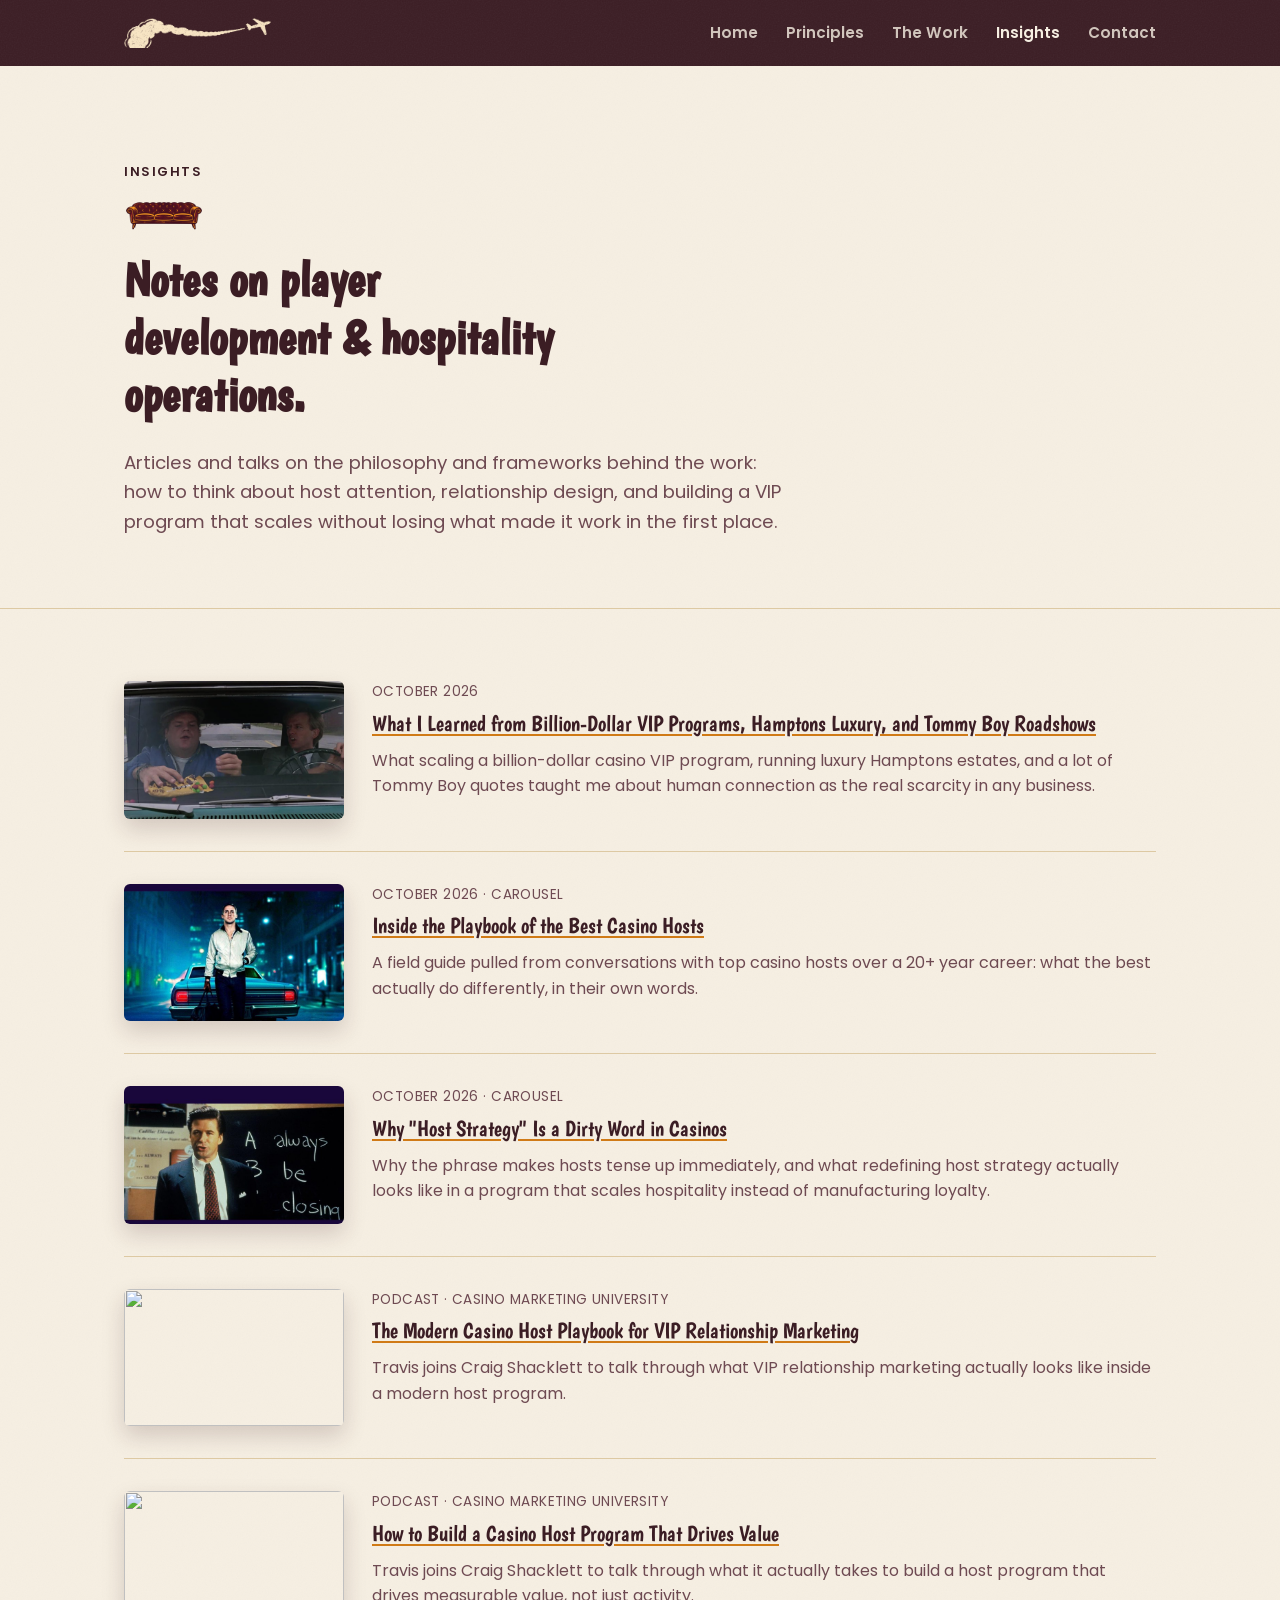
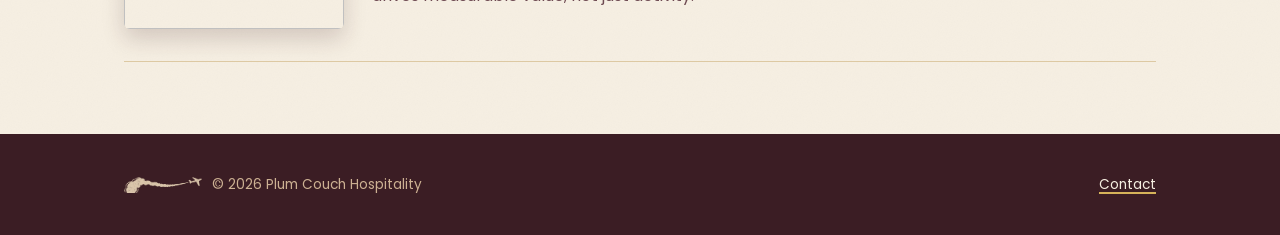
==== blog/index.html @ 1e12459c "Plum Couch V1" ====
<!DOCTYPE html>
<html lang="en">
<head>
<meta charset="UTF-8">
<meta name="viewport" content="width=device-width, initial-scale=1.0">
<title>Insights — Plum Couch Hospitality</title>
<meta name="description" content="Notes on player development, VIP host programs, and casino hospitality operations.">
<link rel="preconnect" href="https://fonts.googleapis.com">
<link rel="preconnect" href="https://fonts.gstatic.com" crossorigin>
<link href="https://fonts.googleapis.com/css2?family=Boogaloo&amp;family=Poppins:wght@400;500;600;700&amp;display=swap" rel="stylesheet">
<link rel="icon" type="image/png" sizes="32x32" href="/assets/img/favicon-32.png">
<link rel="icon" type="image/png" sizes="16x16" href="/assets/img/favicon-16.png">
<link rel="apple-touch-icon" href="/assets/img/apple-touch-icon.png">
<link rel="stylesheet" href="/css/styles.css">
</head>
<body>

<header class="site-header">
  <div class="wrap">
    <a class="brand" href="/"><img class="brand-mark" src="/assets/img/plane-smoke-cream.png" alt="Plum Couch Hospitality"></a>
    <button class="nav-toggle" aria-expanded="false" aria-label="Toggle navigation">☰</button>
    <nav class="primary-nav">
      <ul>
        <li><a href="/">Home</a></li>
        <li><a href="/principles/">Principles</a></li>
        <li><a href="/work/">The Work</a></li>
        <li><a href="/blog/" aria-current="page">Insights</a></li>
        <li><a href="/contact/">Contact</a></li>
      </ul>
    </nav>
  </div>
</header>

<main>
  <section class="hero" style="padding-bottom: 40px;">
    <div class="wrap">
      <div class="eyebrow">Insights</div>
      <img class="hero-emblem" src="/assets/img/couch-emblem.png" alt="">
      <h1>Notes on player development &amp; hospitality operations.</h1>
      <p class="lede">
        Articles and talks on the philosophy and frameworks behind the work: how to think
        about host attention, relationship design, and building a VIP program that scales
        without losing what made it work in the first place.
      </p>
    </div>
  </section>

  <section>
    <div class="wrap">
      <ul class="post-card-list">
        <li class="post-card">
          <a class="post-card-thumb" href="/blog/billion-dollar-vip-programs.html" tabindex="-1" aria-hidden="true">
            <img src="/assets/img/tommy-boy-roadshow.jpg" alt="">
          </a>
          <div class="post-card-body">
            <div class="post-card-meta">October 2026</div>
            <a class="post-card-title" href="/blog/billion-dollar-vip-programs.html">What I Learned from Billion-Dollar VIP Programs, Hamptons Luxury, and Tommy Boy Roadshows</a>
            <p class="post-card-excerpt">
              What scaling a billion-dollar casino VIP program, running luxury Hamptons
              estates, and a lot of Tommy Boy quotes taught me about human connection as
              the real scarcity in any business.
            </p>
          </div>
        </li>
        <li class="post-card">
          <a class="post-card-thumb" href="/blog/inside-the-playbook-of-the-best-casino-hosts.html" tabindex="-1" aria-hidden="true">
            <img src="/assets/img/insights/playbook/slide-01.jpg" alt="">
          </a>
          <div class="post-card-body">
            <div class="post-card-meta">October 2026 · Carousel</div>
            <a class="post-card-title" href="/blog/inside-the-playbook-of-the-best-casino-hosts.html">Inside the Playbook of the Best Casino Hosts</a>
            <p class="post-card-excerpt">
              A field guide pulled from conversations with top casino hosts over a
              20+ year career: what the best actually do differently, in their own words.
            </p>
          </div>
        </li>
        <li class="post-card">
          <a class="post-card-thumb" href="/blog/why-host-strategy-is-a-dirty-word.html" tabindex="-1" aria-hidden="true">
            <img src="/assets/img/insights/dirty-word/slide-01.jpg" alt="">
          </a>
          <div class="post-card-body">
            <div class="post-card-meta">October 2026 · Carousel</div>
            <a class="post-card-title" href="/blog/why-host-strategy-is-a-dirty-word.html">Why "Host Strategy" Is a Dirty Word in Casinos</a>
            <p class="post-card-excerpt">
              Why the phrase makes hosts tense up immediately, and what redefining host
              strategy actually looks like in a program that scales hospitality instead
              of manufacturing loyalty.
            </p>
          </div>
        </li>
        <li class="post-card">
          <a class="post-card-thumb" href="/blog/modern-casino-host-playbook-vip-relationship-marketing.html" tabindex="-1" aria-hidden="true">
            <img src="https://img.youtube.com/vi/agM-7orev3E/hqdefault.jpg" alt="">
          </a>
          <div class="post-card-body">
            <div class="post-card-meta">Podcast · Casino Marketing University</div>
            <a class="post-card-title" href="/blog/modern-casino-host-playbook-vip-relationship-marketing.html">The Modern Casino Host Playbook for VIP Relationship Marketing</a>
            <p class="post-card-excerpt">
              Travis joins Craig Shacklett to talk through what VIP relationship
              marketing actually looks like inside a modern host program.
            </p>
          </div>
        </li>
        <li class="post-card">
          <a class="post-card-thumb" href="/blog/how-to-build-a-casino-host-program-that-drives-value.html" tabindex="-1" aria-hidden="true">
            <img src="https://img.youtube.com/vi/mXbnR9oU90M/hqdefault.jpg" alt="">
          </a>
          <div class="post-card-body">
            <div class="post-card-meta">Podcast · Casino Marketing University</div>
            <a class="post-card-title" href="/blog/how-to-build-a-casino-host-program-that-drives-value.html">How to Build a Casino Host Program That Drives Value</a>
            <p class="post-card-excerpt">
              Travis joins Craig Shacklett to talk through what it actually takes to
              build a host program that drives measurable value, not just activity.
            </p>
          </div>
        </li>
      </ul>

      <!--
        TEMPLATE — copy this <li> for each new post once written. A post with no
        photography of its own can drop the <a class="post-card-thumb">...</a> block
        entirely, or keep it and add class="is-placeholder" with no <img> inside for
        a plain placeholder block instead of a photo.

        <li class="post-card">
          <a class="post-card-thumb" href="/blog/post-slug.html" tabindex="-1" aria-hidden="true">
            <img src="/assets/img/post-slug-thumb.jpg" alt="">
          </a>
          <div class="post-card-body">
            <div class="post-card-meta">Month Year</div>
            <a class="post-card-title" href="/blog/post-slug.html">Post headline</a>
            <p class="post-card-excerpt">One or two sentences pulled from or summarizing the post.</p>
          </div>
        </li>
      -->
    </div>
  </section>
</main>

<footer class="site-footer">
  <div class="wrap">
    <div class="footer-copy"><img class="footer-mark" src="/assets/img/plane-smoke-cream.png" alt=""><span>&copy; <span id="year"></span> Plum Couch Hospitality</span></div>
    <div><a href="/contact/">Contact</a></div>
  </div>
</footer>

<script src="/js/main.js"></script>
<script>document.getElementById('year').textContent = new Date().getFullYear();</script>
</body>
</html>
---- css/styles.css ----
/* ==========================================================================
   Plum Couch Hospitality — official brand tokens, taken directly from the
   brand board: Couch Orange, Plum, Vintage Yellow, Paper. Roles below were
   chosen by checking real contrast ratios, not by eye: orange and vintage
   yellow are vivid enough to read as backgrounds/borders/large display type,
   but too light-on-paper to use as small body text, so plum carries all
   body and label text, and orange/yellow stay in backgrounds, buttons, and
   decorative accents. Nothing else in this file should need to change to
   adjust the palette further.
   ========================================================================== */
:root {
  --color-bg: #f6efe2;        /* lightened from the official "Paper" swatch, per your note it read too dark */
  --color-bg-alt: #ecdfc4;
  --color-surface: #fbf7ee;
  --color-border: #ddc9a3;
  --color-text: #3b1d24;      /* "Plum", official — carries all body/label text for contrast */
  --color-text-muted: #6e4a52;
  --color-accent: #d07a16;    /* "Couch Orange", official — backgrounds, buttons, borders only */
  --color-accent-hover: #b3660f;
  --color-on-accent: #f6efe2; /* paper, for text on top of the plum footer */
  --color-ink-bg: #3b1d24;    /* "Plum", used as the dark footer background */
  --color-accent-plum: #3b1d24;
  --color-vintage-yellow: #d6b35a; /* decorative accent + text-on-dark only (fails on paper) */
  --color-header-bg: #3b1d24; /* back to the official plum — the contrast problem was the couch mark, not the background, and the cream plane-and-smoke mark reads fine at full depth */
  --font-display: 'Boogaloo', 'Georgia', serif;      /* the retro display headline font */
  --font-serif: 'Boogaloo', Georgia, 'Iowan Old Style', 'Times New Roman', serif;
  --font-sans: 'Poppins', -apple-system, BlinkMacSystemFont, 'Segoe UI', Roboto, Helvetica, Arial, sans-serif;
  --max-width: 1080px;
  --radius: 6px;
}

* { box-sizing: border-box; }

html { scroll-behavior: smooth; }

body {
  margin: 0;
  background-color: var(--color-bg);
  /* A faint paper-grain texture, generated inline with no external image,
     to nod at the aged, kraft-paper feel of the matchbook without turning
     the whole page into a distressed texture. */
  background-image: url("data:image/svg+xml,%3Csvg xmlns='http://www.w3.org/2000/svg' width='200' height='200'%3E%3Cfilter id='n'%3E%3CfeTurbulence type='fractalNoise' baseFrequency='0.8' numOctaves='2' stitchTiles='stitch'/%3E%3CfeColorMatrix type='saturate' values='0'/%3E%3C/filter%3E%3Crect width='100%25' height='100%25' filter='url(%23n)' opacity='0.035'/%3E%3C/svg%3E");
  color: var(--color-text);
  font-family: var(--font-sans);
  line-height: 1.6;
  -webkit-font-smoothing: antialiased;
}

img { max-width: 100%; display: block; }

a {
  color: var(--color-text);
  text-decoration: underline;
  text-decoration-color: var(--color-accent);
  text-decoration-thickness: 2px;
  text-underline-offset: 3px;
}
a:hover { text-decoration-color: var(--color-accent-hover); }

.wrap {
  max-width: var(--max-width);
  margin: 0 auto;
  padding: 0 24px;
}

/* ---- Header / nav ----
   A lighter tint of the official plum, every page — deep enough to stay in
   the brand's purple family (not washed out to paper), light enough that
   the cream plane-and-smoke mark reads clearly against it. A faint grain
   nods at the matchbook/quote-card poster treatment without going full
   burnt-orange site-wide. */
header.site-header {
  background-color: var(--color-header-bg);
  background-image: url("data:image/svg+xml,%3Csvg xmlns='http://www.w3.org/2000/svg' width='200' height='200'%3E%3Cfilter id='n'%3E%3CfeTurbulence type='fractalNoise' baseFrequency='0.75' numOctaves='3' stitchTiles='stitch'/%3E%3CfeColorMatrix type='saturate' values='0'/%3E%3C/filter%3E%3Crect width='100%25' height='100%25' filter='url(%23n)' opacity='0.05'/%3E%3C/svg%3E");
  position: sticky;
  top: 0;
  z-index: 50;
}

.site-header .wrap {
  display: flex;
  align-items: center;
  justify-content: space-between;
  padding-top: 18px;
  padding-bottom: 18px;
}

.brand {
  display: flex;
  align-items: center;
  gap: 14px;
  text-decoration: none;
}

.brand-mark {
  height: 30px;
  width: auto;
}

nav.primary-nav ul {
  list-style: none;
  display: flex;
  gap: 28px;
  margin: 0;
  padding: 0;
}

/* Nav sits on the lighter-plum header — paper-on-#725c61 checks at 4.7+:1,
   clears AA. */
nav.primary-nav a {
  color: var(--color-on-accent);
  text-decoration: none;
  font-weight: 600;
  opacity: 0.8;
  font-size: 0.95rem;
}
nav.primary-nav a:hover,
nav.primary-nav a[aria-current="page"] {
  opacity: 1;
}

.nav-toggle {
  display: none;
  background: none;
  border: 1px solid var(--color-on-accent);
  color: var(--color-on-accent);
  border-radius: var(--radius);
  padding: 8px 10px;
  font-size: 1rem;
}

@media (max-width: 720px) {
  nav.primary-nav {
    display: none;
    width: 100%;
  }
  nav.primary-nav.open { display: block; }
  nav.primary-nav ul {
    flex-direction: column;
    gap: 0;
    padding: 16px 0 8px;
  }
  nav.primary-nav li { padding: 10px 0; border-top: 1px solid var(--color-border); }
  .site-header .wrap { flex-wrap: wrap; }
  .nav-toggle { display: inline-block; }
}

/* ---- Hero ---- */
.hero {
  padding: 96px 0 72px;
  border-bottom: 1px solid var(--color-border);
}

.hero-grid {
  display: flex;
  align-items: center;
  gap: 56px;
}

.hero-content { flex: 1 1 520px; min-width: 0; }

.hero-visual {
  flex: 0 0 auto;
  display: flex;
  justify-content: center;
}

.hero-visual img {
  width: 340px;
  max-width: 100%;
}

.hero-visual img.is-compact {
  width: 240px;
}

.hero-visual img.is-photo {
  border-radius: 14px;
  box-shadow: 0 18px 38px rgba(59, 29, 36, 0.3);
  transform: rotate(-2deg);
}

@media (max-width: 860px) {
  .hero-grid { flex-direction: column-reverse; gap: 32px; }
  .hero-visual img { width: 260px; }
}

.section-heading-row {
  margin-bottom: 48px;
}
.section-heading-row .section-heading,
.section-heading-row .section-sub { margin-bottom: 0; }
.section-heading-row .section-sub { margin-top: 12px; max-width: 62ch; }

.section-title-icon {
  display: flex;
  align-items: center;
  gap: 16px;
}
.section-title-icon .section-heading { margin: 0; }

.section-emblem {
  width: 104px;
  height: auto;
  flex-shrink: 0;
  opacity: 0.95;
}
@media (max-width: 480px) {
  .section-emblem { width: 64px; }
}

.matchbook-pair {
  display: flex;
  gap: 32px;
  flex-wrap: wrap;
  margin-top: 8px;
}
.matchbook-pair img {
  width: 220px;
  max-width: 100%;
  border-radius: 4px;
  box-shadow: 0 12px 28px rgba(59, 29, 36, 0.22);
}
.matchbook-pair img:first-child { transform: rotate(-2deg); }
.matchbook-pair img:last-child { transform: rotate(2deg); }

.hero .eyebrow {
  color: var(--color-accent-plum);
  text-transform: uppercase;
  letter-spacing: 0.12em;
  font-size: 0.8rem;
  font-weight: 600;
  margin-bottom: 18px;
}

.hero h1 {
  font-family: var(--font-serif);
  font-size: clamp(2rem, 4vw, 3rem);
  line-height: 1.2;
  margin: 0 0 24px;
  max-width: 20ch;
}

.hero p.lede {
  font-size: 1.15rem;
  color: var(--color-text-muted);
  max-width: 60ch;
  margin: 0 0 32px;
}

.button-row { display: flex; gap: 16px; flex-wrap: wrap; }

.btn {
  display: inline-block;
  padding: 12px 24px;
  border-radius: var(--radius);
  font-size: 0.95rem;
  font-weight: 600;
  border: 1px solid transparent;
  text-decoration: none;
}

/* Plum text on the orange button, not paper — checked at 4.67:1, paper
   on this orange only manages 2.39:1. */
.btn-primary {
  background: var(--color-accent);
  color: var(--color-text);
}
.btn-primary:hover { background: var(--color-accent-hover); color: var(--color-text); }

.btn-secondary {
  border-color: var(--color-border);
  color: var(--color-text);
}
.btn-secondary:hover { border-color: var(--color-accent); color: var(--color-text); background: var(--color-surface); }

/* ---- Sections ---- */
section { padding: 72px 0; border-bottom: 1px solid var(--color-border); }
section:last-of-type { border-bottom: none; }

.section-heading {
  font-family: var(--font-serif);
  font-size: clamp(1.5rem, 3vw, 2rem);
  margin: 0 0 12px;
}

.section-sub {
  color: var(--color-text-muted);
  max-width: 60ch;
  margin: 0 0 48px;
}

.grid-3 {
  display: grid;
  grid-template-columns: repeat(auto-fit, minmax(240px, 1fr));
  gap: 24px;
}

.card {
  background: var(--color-surface);
  border: 1px solid var(--color-border);
  border-radius: var(--radius);
  padding: 28px;
}

.card h3 {
  font-size: 1.05rem;
  margin: 0 0 10px;
}

.card p { color: var(--color-text-muted); margin: 0; font-size: 0.95rem; }

.stat-row {
  display: grid;
  grid-template-columns: repeat(auto-fit, minmax(160px, 1fr));
  gap: 24px;
  margin-top: 48px;
}

.stat { text-align: left; }
.stat .num {
  font-family: var(--font-display);
  font-size: 2.25rem;
  color: var(--color-text);
  display: block;
  border-bottom: 3px solid var(--color-vintage-yellow);
  padding-bottom: 4px;
  margin-bottom: 8px;
}
.stat .label { color: var(--color-text-muted); font-size: 0.9rem; }

blockquote.pull {
  font-family: var(--font-serif);
  font-size: 1.4rem;
  line-height: 1.5;
  border-left: 4px solid var(--color-vintage-yellow);
  padding-left: 24px;
  margin: 0;
  color: var(--color-text);
}

/* ---- Post/case-study index list ---- */
.grid-quotes {
  display: grid;
  grid-template-columns: repeat(3, 1fr);
  gap: 24px;
  margin-bottom: 56px;
}
.grid-quotes img {
  border-radius: 10px;
  box-shadow: 0 6px 18px rgba(59, 29, 36, 0.18);
}
@media (max-width: 860px) {
  .grid-quotes { grid-template-columns: repeat(2, 1fr); }
}
@media (max-width: 560px) {
  .grid-quotes { grid-template-columns: 1fr; gap: 20px; }
}

.principle-list {
  list-style: none;
  margin: 0 0 8px;
  padding: 0;
  counter-reset: principle;
}
.principle-list li.principle-item {
  counter-increment: principle;
  display: flex;
  gap: 18px;
  align-items: baseline;
  padding: 18px 0;
  border-top: 1px solid var(--color-border);
}
.principle-list li.principle-item:last-child { border-bottom: 1px solid var(--color-border); }
.principle-list li.principle-item::before {
  content: counter(principle);
  font-family: var(--font-serif);
  font-size: 1.4rem;
  color: var(--color-accent);
  flex-shrink: 0;
  width: 28px;
}
.principle-list .principle-text { color: var(--color-text); }
.principle-list .principle-text strong { display: block; margin-bottom: 2px; }
.principle-list .principle-text span { color: var(--color-text-muted); font-size: 0.95rem; }

/* A single quote card, dropped in as a breather between principle items —
   not a gallery, just an occasional accent. Alternating rotation gives it
   the same scrapbook/matchbook feel as the pair on the homepage. */
.principle-list li.principle-accent {
  list-style: none;
  padding: 36px 0;
  text-align: center;
}
.principle-accent img {
  width: 300px;
  max-width: 80%;
  margin: 0 auto;
  border-radius: 10px;
  box-shadow: 0 10px 24px rgba(59, 29, 36, 0.22);
  transform: rotate(-1.5deg);
}
.principle-list li.principle-accent:nth-of-type(even) img { transform: rotate(1.5deg); }

.role-entry {
  padding: 24px 0;
  border-top: 1px solid var(--color-border);
}
.role-entry:last-child { border-bottom: 1px solid var(--color-border); }
.role-entry .role-title { font-family: var(--font-serif); font-size: 1.25rem; margin: 0 0 4px; }
.role-entry .role-meta {
  color: var(--color-accent-hover);
  font-weight: 600;
  font-size: 0.85rem;
  text-transform: uppercase;
  letter-spacing: 0.03em;
  margin-bottom: 10px;
}
.role-entry p { margin: 0; color: var(--color-text-muted); }

/* Role entries with a pulled-out headline figure (Work page, "Programs built and run") */
.role-entry-figured {
  display: flex;
  gap: 28px;
  align-items: flex-start;
}
.role-figure {
  flex: 0 0 104px;
}
.role-figure .num {
  font-family: var(--font-display);
  font-size: 2.5rem;
  line-height: 1;
  color: var(--color-text);
  display: block;
  border-bottom: 3px solid var(--color-vintage-yellow);
  padding-bottom: 6px;
  margin-bottom: 8px;
}
.role-figure .label {
  color: var(--color-text-muted);
  font-size: 0.75rem;
  text-transform: uppercase;
  letter-spacing: 0.04em;
  display: block;
}
.role-entry-figured .role-body { flex: 1 1 auto; min-width: 0; }
@media (max-width: 600px) {
  .role-entry-figured { flex-direction: column; gap: 10px; }
  .role-figure { flex-basis: auto; }
}

.post-list { list-style: none; margin: 0; padding: 0; }
.post-list li {
  border-bottom: 1px solid var(--color-border);
  padding: 24px 0;
}
.post-list li:first-child { padding-top: 0; }
.post-list a.post-title {
  color: var(--color-text);
  font-size: 1.2rem;
  font-family: var(--font-serif);
}
.post-list .post-meta {
  color: var(--color-text-muted);
  font-size: 0.85rem;
  margin-top: 6px;
}

/* ---- Insights index: blog-style cards ---- */
.post-card-list { list-style: none; margin: 0; padding: 0; }
.post-card {
  display: flex;
  gap: 28px;
  padding: 32px 0;
  border-bottom: 1px solid var(--color-border);
}
.post-card:first-child { padding-top: 0; }
.post-card-thumb {
  flex: 0 0 220px;
  aspect-ratio: 16 / 10;
  overflow: hidden;
  border-radius: var(--radius);
  box-shadow: 0 10px 22px rgba(59, 29, 36, 0.18);
}
.post-card-thumb img {
  width: 100%;
  height: 100%;
  object-fit: cover;
  display: block;
}
.post-card-thumb.is-placeholder {
  background: var(--color-bg-alt);
  border: 1px dashed var(--color-border);
  box-shadow: none;
}
.post-card-body { flex: 1 1 auto; min-width: 0; }
.post-card-meta {
  color: var(--color-text-muted);
  font-size: 0.85rem;
  text-transform: uppercase;
  letter-spacing: 0.03em;
  margin-bottom: 8px;
}
.post-card-title {
  display: block;
  color: var(--color-text);
  font-family: var(--font-serif);
  font-size: 1.35rem;
  line-height: 1.25;
  margin-bottom: 10px;
}
.post-card-excerpt { color: var(--color-text-muted); margin: 0; }
@media (max-width: 640px) {
  .post-card { flex-direction: column; gap: 16px; }
  .post-card-thumb { flex-basis: auto; width: 100%; }
}

/* ---- Hero emblem: standalone crest above a hero H1 ---- */
.hero-emblem {
  width: 80px;
  height: auto;
  margin-bottom: 20px;
  opacity: 0.95;
}

/* ---- Swipeable image carousel (Instagram-deck style posts) ---- */
.carousel {
  max-width: 420px;
  margin: 0 auto 16px;
}
.carousel-track {
  display: flex;
  overflow-x: auto;
  scroll-snap-type: x mandatory;
  -webkit-overflow-scrolling: touch;
  border-radius: 12px;
  box-shadow: 0 14px 32px rgba(59, 29, 36, 0.25);
  scrollbar-width: none;
  -ms-overflow-style: none;
}
.carousel-track::-webkit-scrollbar { display: none; }
.carousel-track img {
  flex: 0 0 100%;
  width: 100%;
  scroll-snap-align: start;
  display: block;
}
.carousel-nav {
  display: flex;
  align-items: center;
  justify-content: center;
  gap: 18px;
  margin-top: 18px;
}
.carousel-btn {
  width: 40px;
  height: 40px;
  border-radius: 50%;
  border: 1px solid var(--color-border);
  background: var(--color-bg-alt);
  color: var(--color-text);
  font-size: 1.1rem;
  line-height: 1;
  cursor: pointer;
  display: flex;
  align-items: center;
  justify-content: center;
  transition: background 0.15s, color 0.15s, border-color 0.15s;
}
.carousel-btn:hover {
  background: var(--color-accent);
  color: var(--color-on-accent);
  border-color: var(--color-accent);
}
.carousel-counter {
  font-size: 0.85rem;
  color: var(--color-text-muted);
  min-width: 52px;
  text-align: center;
}
.carousel-hint {
  text-align: center;
  font-size: 0.8rem;
  color: var(--color-text-muted);
  margin: 10px 0 0;
}
@media (min-width: 640px) {
  .carousel-hint { display: none; }
}

/* ---- Embedded YouTube video (podcast episodes) ---- */
.video-embed {
  position: relative;
  width: 100%;
  aspect-ratio: 16 / 9;
  border-radius: 10px;
  overflow: hidden;
  box-shadow: 0 10px 24px rgba(59, 29, 36, 0.22);
  margin: 0 0 32px;
  background: var(--color-ink-bg);
}
.video-embed iframe {
  position: absolute;
  inset: 0;
  width: 100%;
  height: 100%;
  border: 0;
}
.placeholder-note {
  background: var(--color-bg-alt);
  border: 1px dashed var(--color-border);
  border-radius: var(--radius);
  padding: 20px 24px;
  color: var(--color-text-muted);
  font-size: 0.9rem;
}

/* ---- Contact / form ---- */
form.contact-form { display: grid; gap: 18px; max-width: 560px; }
form.contact-form label {
  display: block;
  font-size: 0.85rem;
  color: var(--color-text-muted);
  margin-bottom: 6px;
}
form.contact-form input,
form.contact-form textarea {
  width: 100%;
  background: var(--color-surface);
  border: 1px solid var(--color-border);
  border-radius: var(--radius);
  color: var(--color-text);
  padding: 12px 14px;
  font-family: inherit;
  font-size: 0.95rem;
}
form.contact-form textarea { min-height: 140px; resize: vertical; }
form.contact-form input:focus,
form.contact-form textarea:focus {
  outline: none;
  border-color: var(--color-accent);
}

.calendly-embed {
  border: 1px solid var(--color-border);
  border-radius: var(--radius);
  overflow: hidden;
  min-height: 700px;
}

/* ---- Footer ----
   Dark ink background, the same tone the matchbook itself was photographed
   against, as a deliberate bookend to the orange header. */
footer.site-footer {
  padding: 40px 0;
  background: var(--color-ink-bg);
  color: #cdb193;
  font-size: 0.85rem;
}

footer.site-footer .wrap {
  display: flex;
  justify-content: space-between;
  align-items: center;
  flex-wrap: wrap;
  gap: 12px;
}
.footer-copy {
  display: flex;
  align-items: center;
  gap: 10px;
}
.footer-mark {
  height: 16px;
  width: auto;
  opacity: 0.85;
}
footer.site-footer a { color: var(--color-on-accent); text-decoration-color: var(--color-vintage-yellow); }
footer.site-footer a:hover { color: var(--color-vintage-yellow); text-decoration-color: var(--color-vintage-yellow); }
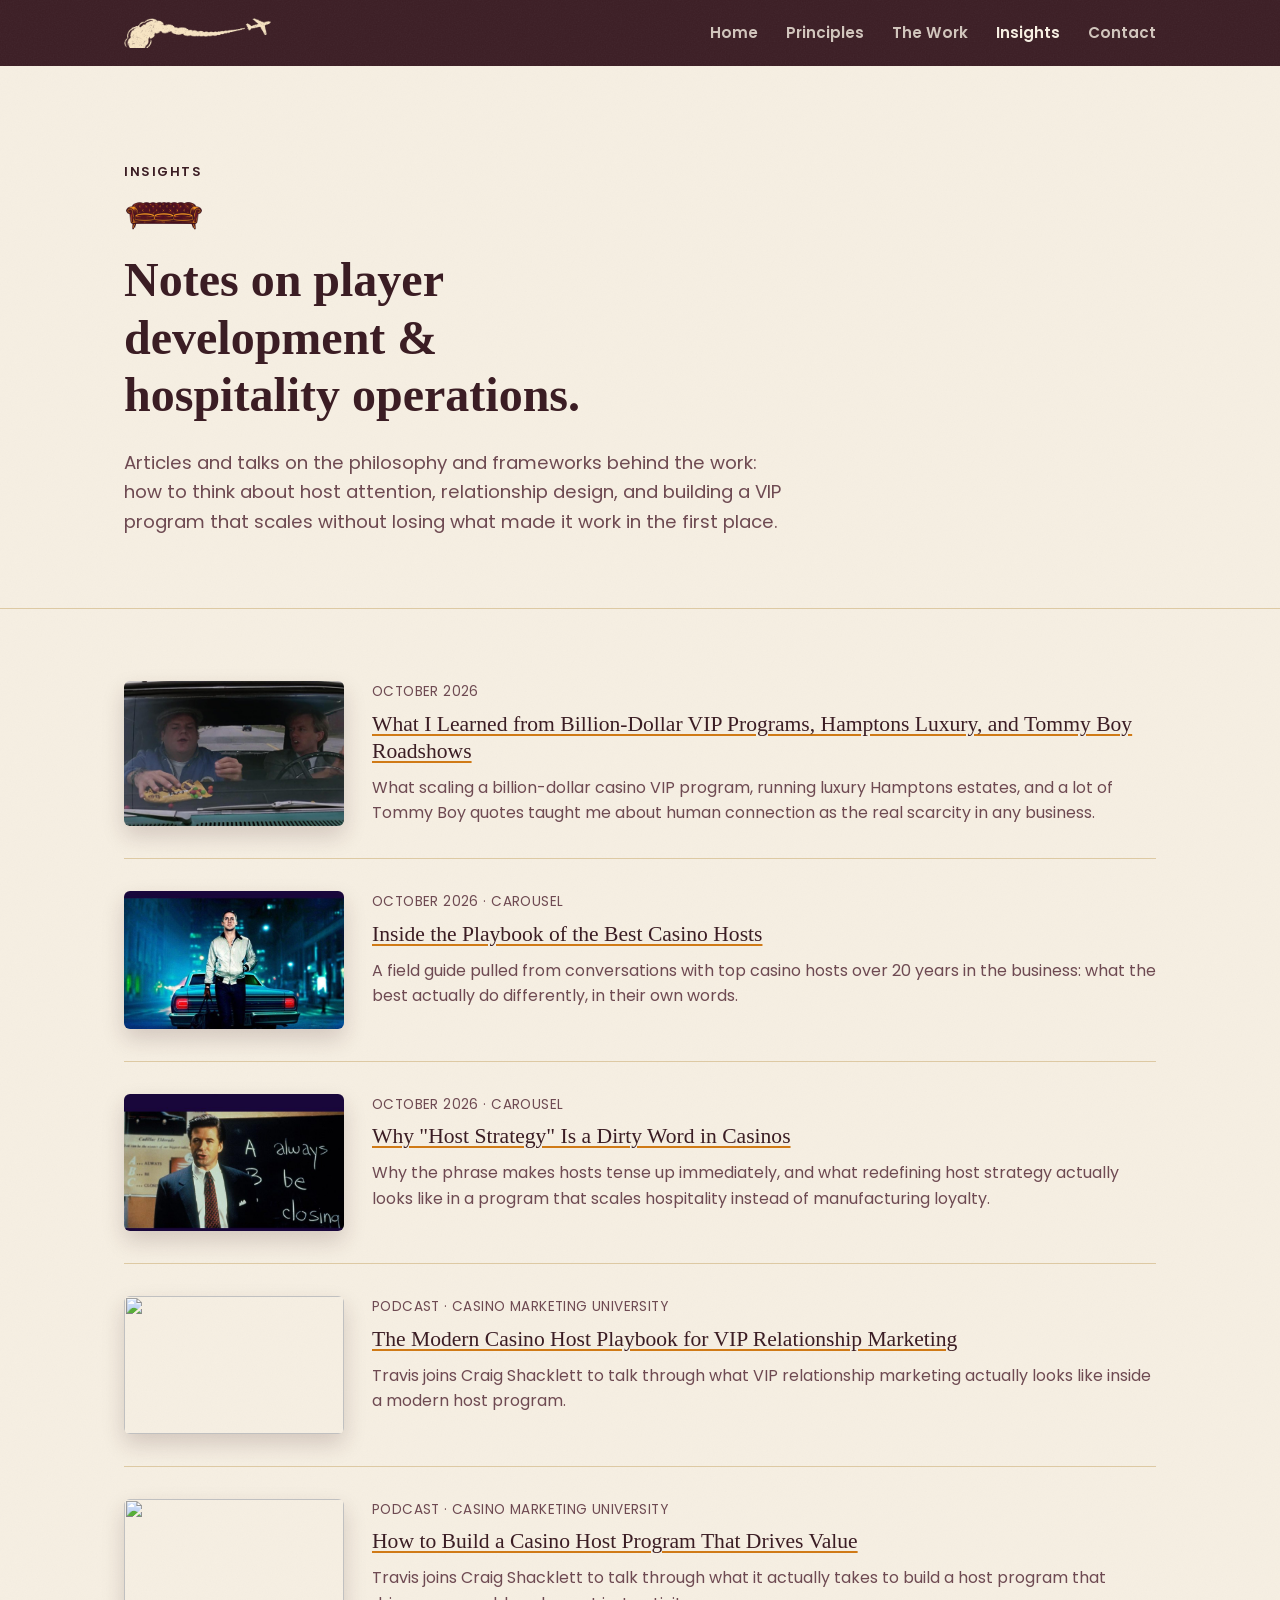
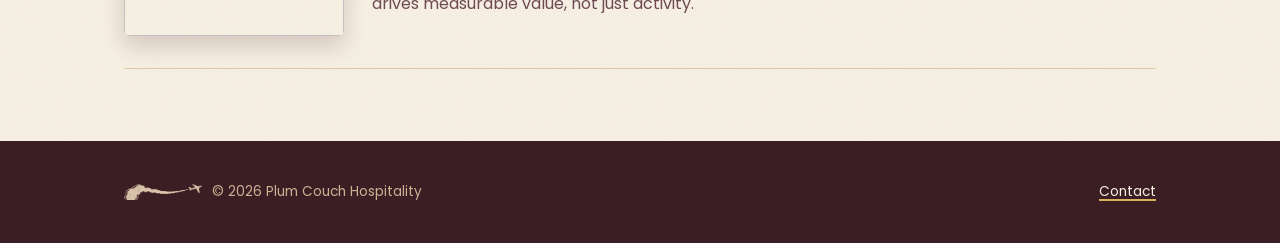
==== commit 4b15070e: "Chat GPT Changes day 2" ====
--- a/blog/index.html
+++ b/blog/index.html
@@ -3,7 +3,7 @@
 <head>
 <meta charset="UTF-8">
 <meta name="viewport" content="width=device-width, initial-scale=1.0">
-<title>Insights — Plum Couch Hospitality</title>
+<title>Insights · Plum Couch Hospitality</title>
 <meta name="description" content="Notes on player development, VIP host programs, and casino hospitality operations.">
 <link rel="preconnect" href="https://fonts.googleapis.com">
 <link rel="preconnect" href="https://fonts.gstatic.com" crossorigin>
@@ -70,8 +70,8 @@
             <div class="post-card-meta">October 2026 · Carousel</div>
             <a class="post-card-title" href="/blog/inside-the-playbook-of-the-best-casino-hosts.html">Inside the Playbook of the Best Casino Hosts</a>
             <p class="post-card-excerpt">
-              A field guide pulled from conversations with top casino hosts over a
-              20+ year career: what the best actually do differently, in their own words.
+              A field guide pulled from conversations with top casino hosts over 20
+              years in the business: what the best actually do differently, in their own words.
             </p>
           </div>
         </li>
@@ -118,7 +118,7 @@
       </ul>
 
       <!--
-        TEMPLATE — copy this <li> for each new post once written. A post with no
+        TEMPLATE · copy this <li> for each new post once written. A post with no
         photography of its own can drop the <a class="post-card-thumb">...</a> block
         entirely, or keep it and add class="is-placeholder" with no <img> inside for
         a plain placeholder block instead of a photo.
--- a/css/styles.css
+++ b/css/styles.css
@@ -23,7 +23,7 @@
   --color-vintage-yellow: #d6b35a; /* decorative accent + text-on-dark only (fails on paper) */
   --color-header-bg: #3b1d24; /* back to the official plum — the contrast problem was the couch mark, not the background, and the cream plane-and-smoke mark reads fine at full depth */
   --font-display: 'Boogaloo', 'Georgia', serif;      /* the retro display headline font */
-  --font-serif: 'Boogaloo', Georgia, 'Iowan Old Style', 'Times New Roman', serif;
+  --font-serif: Georgia, 'Iowan Old Style', 'Times New Roman', serif;
   --font-sans: 'Poppins', -apple-system, BlinkMacSystemFont, 'Segoe UI', Roboto, Helvetica, Arial, sans-serif;
   --max-width: 1080px;
   --radius: 6px;
@@ -143,6 +143,7 @@
   nav.primary-nav li { padding: 10px 0; border-top: 1px solid var(--color-border); }
   .site-header .wrap { flex-wrap: wrap; }
   .nav-toggle { display: inline-block; }
+  .brand-mark { height: 22px; }
 }
 
 /* ---- Hero ---- */
@@ -310,6 +311,31 @@
 
 .card p { color: var(--color-text-muted); margin: 0; font-size: 0.95rem; }
 
+.deliverables-list {
+  list-style: none;
+  margin: 0;
+  padding: 0;
+  display: grid;
+  grid-template-columns: repeat(2, 1fr);
+  gap: 16px 32px;
+}
+.deliverables-list li {
+  position: relative;
+  padding-left: 30px;
+  color: var(--color-text);
+}
+.deliverables-list li::before {
+  content: "\2713";
+  position: absolute;
+  left: 0;
+  top: 0;
+  color: var(--color-accent);
+  font-weight: 700;
+}
+@media (max-width: 640px) {
+  .deliverables-list { grid-template-columns: 1fr; }
+}
+
 .stat-row {
   display: grid;
   grid-template-columns: repeat(auto-fit, minmax(160px, 1fr));
@@ -319,7 +345,7 @@
 
 .stat { text-align: left; }
 .stat .num {
-  font-family: var(--font-display);
+  font-family: var(--font-serif);
   font-size: 2.25rem;
   color: var(--color-text);
   display: block;
@@ -428,7 +454,7 @@
   flex: 0 0 104px;
 }
 .role-figure .num {
-  font-family: var(--font-display);
+  font-family: var(--font-serif);
   font-size: 2.5rem;
   line-height: 1;
   color: var(--color-text);
@@ -514,6 +540,18 @@
 @media (max-width: 640px) {
   .post-card { flex-direction: column; gap: 16px; }
   .post-card-thumb { flex-basis: auto; width: 100%; }
+}
+
+/* Mobile spacing pass: more breathing room between repeating text blocks
+   and a clean single-column stack for the stat row, so the same copy reads
+   lighter on a narrow screen without cutting a word. */
+@media (max-width: 640px) {
+  .role-entry { padding: 32px 0; }
+  .principle-list li.principle-item { padding: 26px 0; gap: 14px; }
+  .stat-row { grid-template-columns: 1fr; gap: 32px; }
+  .stat .num { font-size: 2rem; }
+  .section-title-icon { flex-direction: column; align-items: flex-start; gap: 10px; }
+  .section-title-icon .section-emblem { width: 130px; }
 }
 
 /* ---- Hero emblem: standalone crest above a hero H1 ---- */
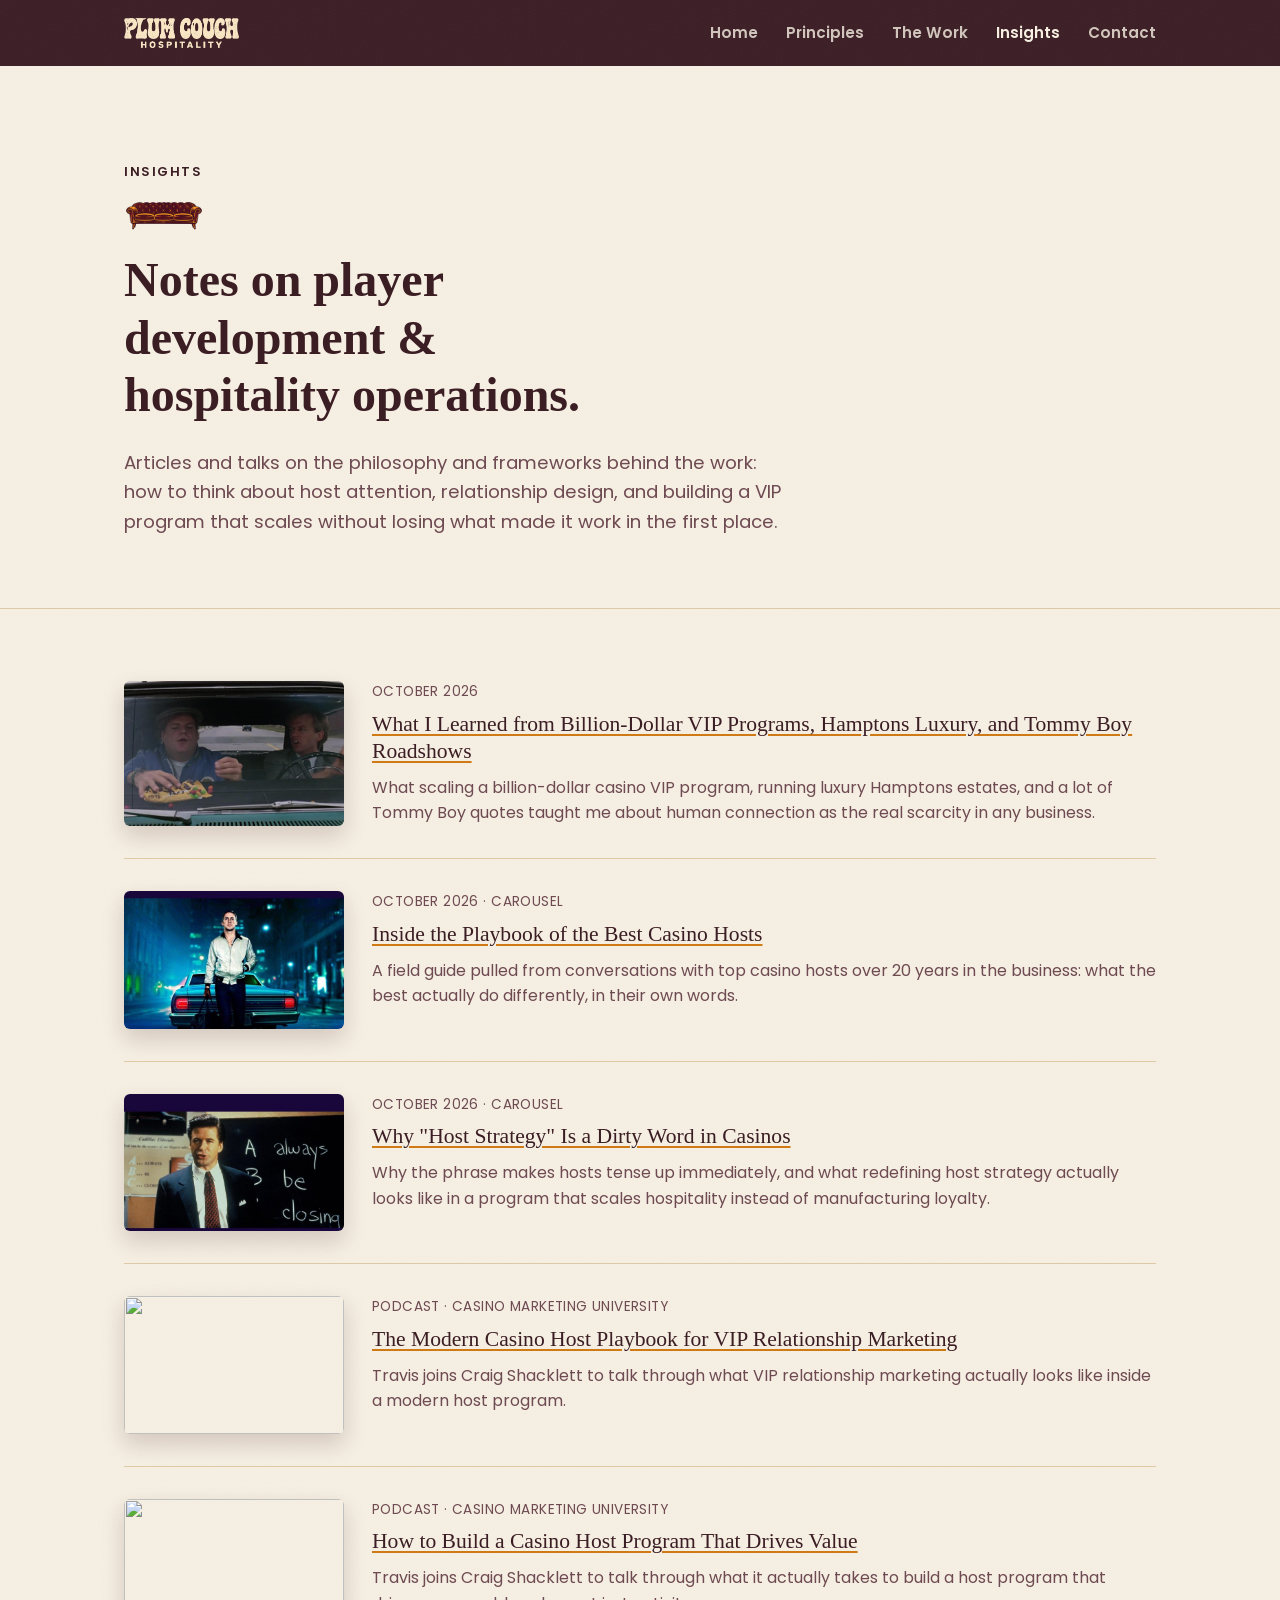
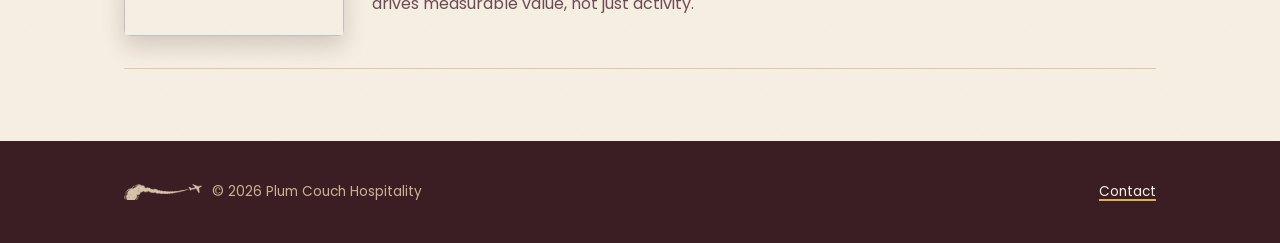
==== commit 0308ba03: "Chapt GPT Reframe Day 2" ====
--- a/blog/index.html
+++ b/blog/index.html
@@ -17,7 +17,7 @@
 
 <header class="site-header">
   <div class="wrap">
-    <a class="brand" href="/"><img class="brand-mark" src="/assets/img/plane-smoke-cream.png" alt="Plum Couch Hospitality"></a>
+    <a class="brand" href="/"><img class="brand-mark" src="/assets/img/wordmark-text-cream.png" alt="Plum Couch Hospitality"></a>
     <button class="nav-toggle" aria-expanded="false" aria-label="Toggle navigation">☰</button>
     <nav class="primary-nav">
       <ul>
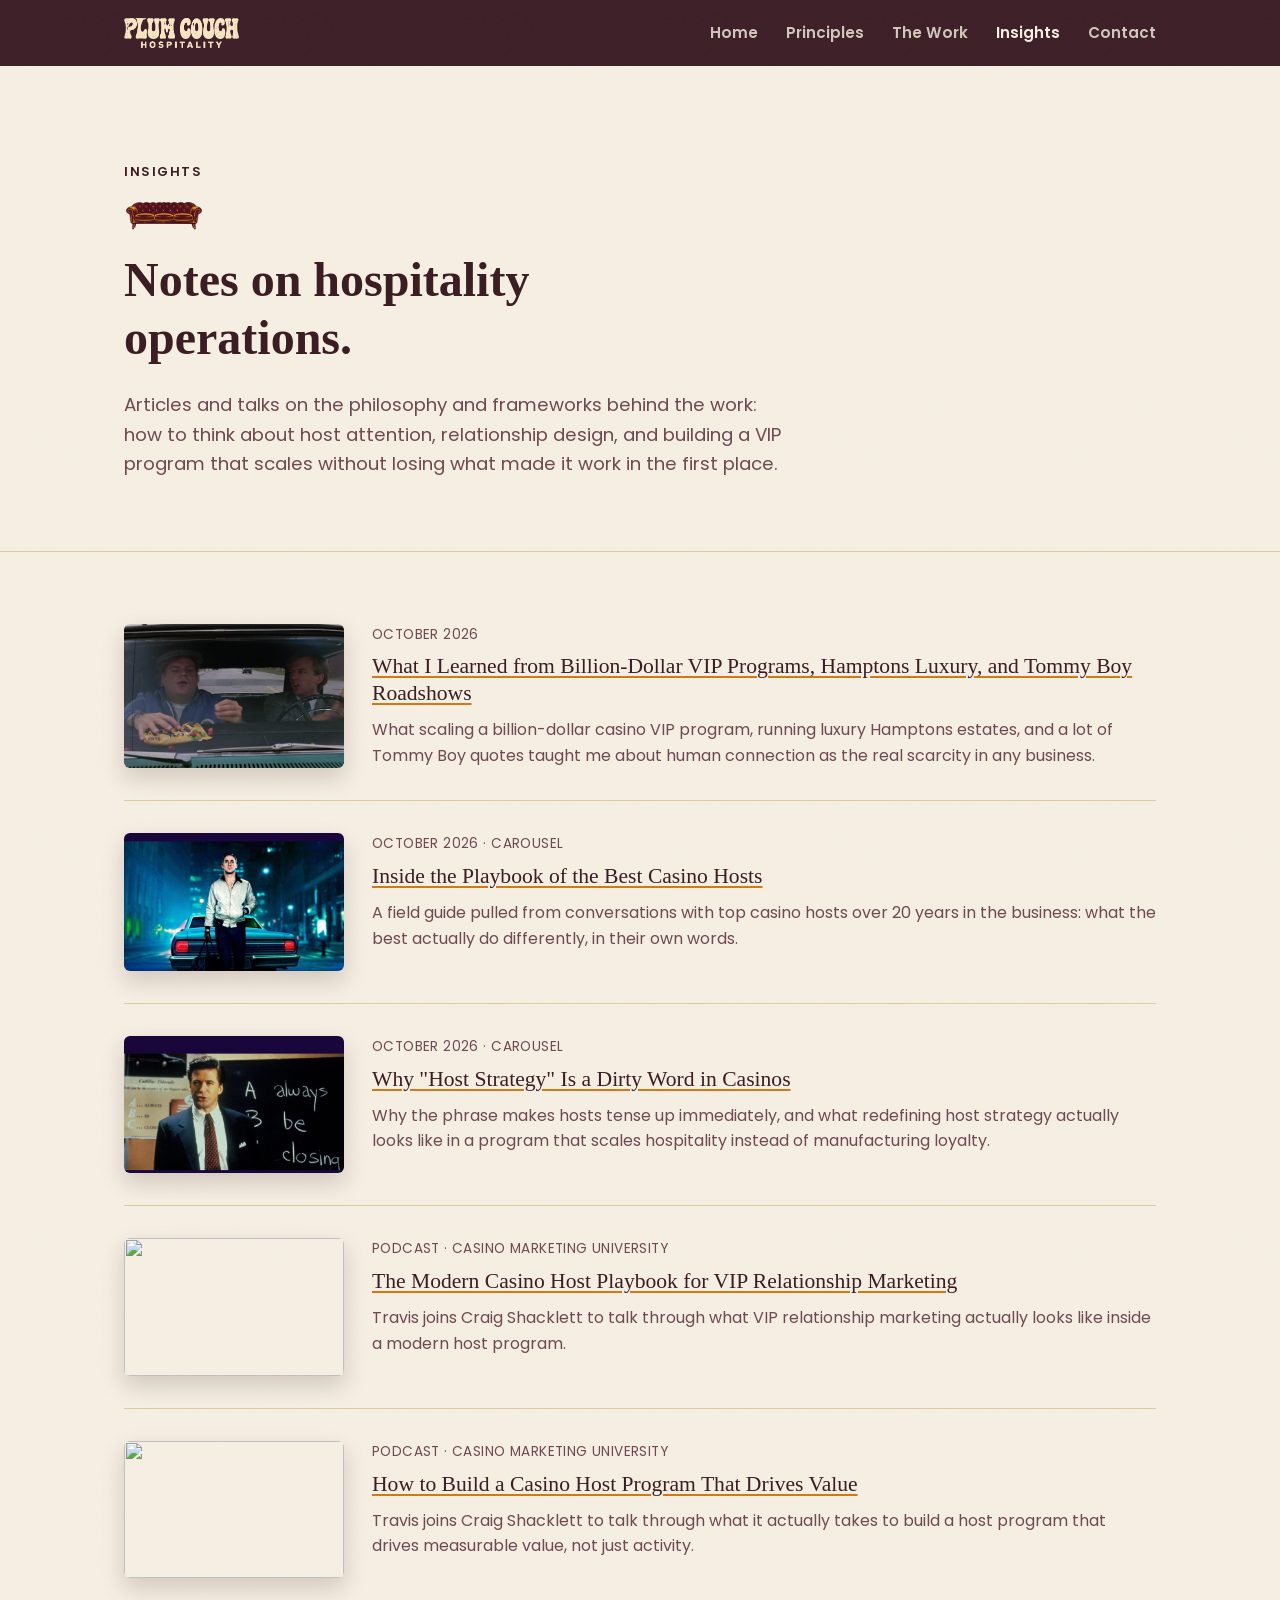
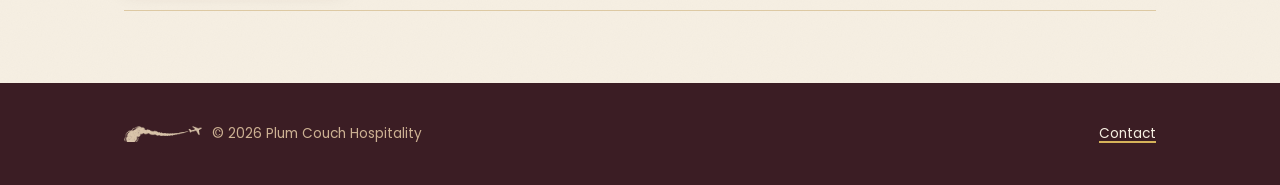
==== commit 0fc87a6f: "Update index.html" ====
--- a/blog/index.html
+++ b/blog/index.html
@@ -36,7 +36,7 @@
     <div class="wrap">
       <div class="eyebrow">Insights</div>
       <img class="hero-emblem" src="/assets/img/couch-emblem.png" alt="">
-      <h1>Notes on player development &amp; hospitality operations.</h1>
+      <h1>Notes on hospitality operations.</h1>
       <p class="lede">
         Articles and talks on the philosophy and frameworks behind the work: how to think
         about host attention, relationship design, and building a VIP program that scales
